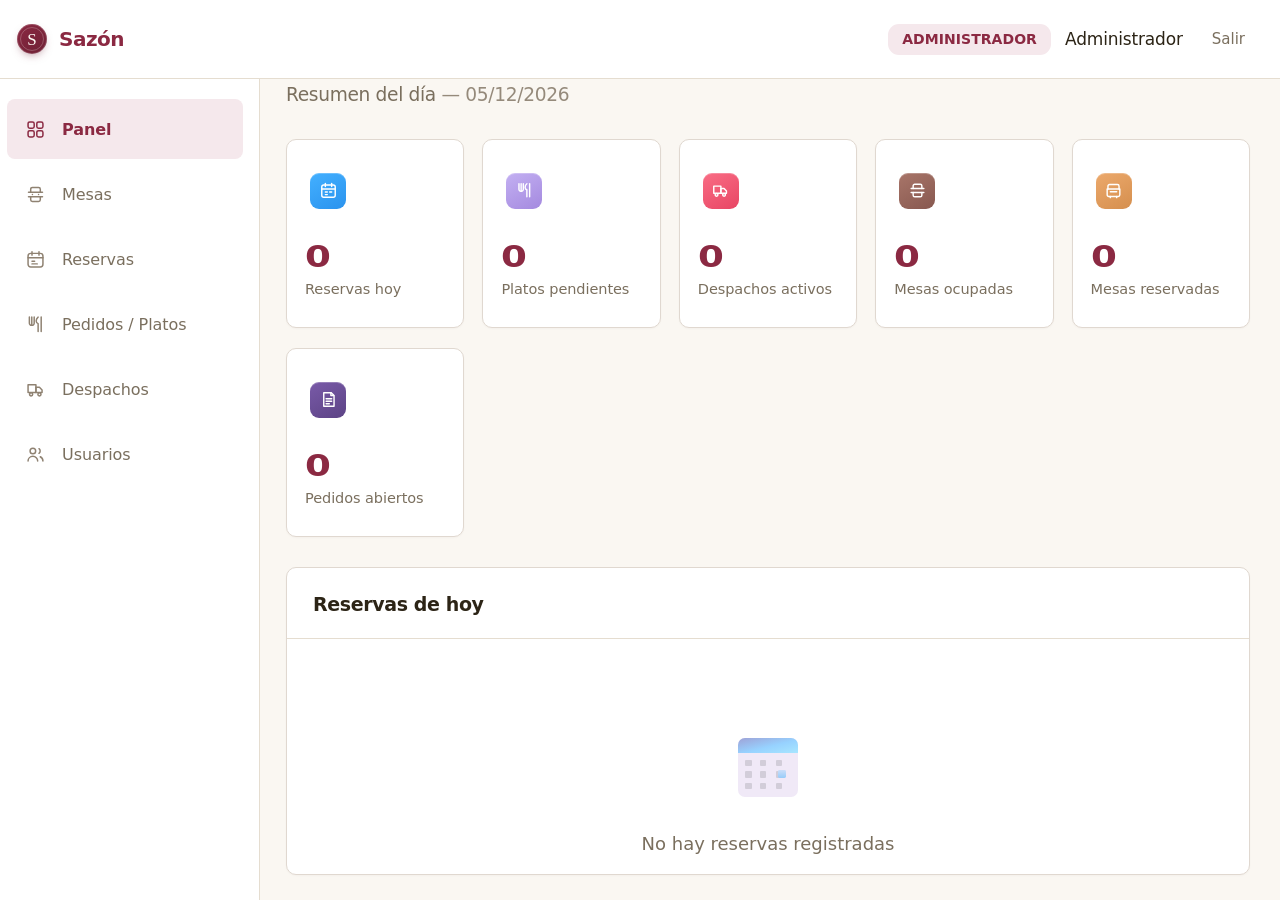
==== admin.html @ 4c41785c "Agregar panel del administrador" ====
<!DOCTYPE html>
<html lang="es">
<head>
  <meta charset="UTF-8">
  <meta name="viewport" content="width=device-width, initial-scale=1.0">
  <meta name="description" content="Panel de administración de Sazón: resumen de reservas, mesas, pedidos y despachos.">
  <meta name="theme-color" content="#8b2942">
  <title>Panel de administración · Sazón</title>
  <link rel="icon" href="data:image/svg+xml,%3Csvg xmlns='http://www.w3.org/2000/svg' viewBox='0 0 64 64'%3E%3Crect width='64' height='64' rx='16' fill='%236e2034'/%3E%3Ctext x='32' y='45' font-family='Georgia,serif' font-size='38' fill='%23f7f3ec' text-anchor='middle'%3ES%3C/text%3E%3C/svg%3E">
  <link rel="stylesheet" href="css/admin.css">
</head>
<body class="admin-body">

  <header class="admin-topbar">
    <div class="topbar-start">
      <button type="button" class="menu-toggle" id="menu-toggle"
              aria-label="Abrir menú" aria-expanded="false" aria-controls="admin-sidebar">
        <svg viewBox="0 0 24 24" width="21" height="21" fill="none" stroke="currentColor" stroke-width="1.8" stroke-linecap="round" aria-hidden="true">
          <path d="M4 7h16"/><path d="M4 12h16"/><path d="M4 17h16"/>
        </svg>
      </button>

      <a class="admin-brand" href="admin.html" aria-label="Sazón, ir al panel">
        <span class="admin-brand__mark" aria-hidden="true">S</span>
        <span class="admin-brand__name">Sazón</span>
      </a>
    </div>

    <div class="topbar-end">
      <span class="role-label">Administrador</span>

      <button type="button" class="user-button" aria-label="Cuenta de Administrador">
        <span class="user-name">Administrador</span>
      </button>

      <a class="logout-link" href="index.html">
        <span>Salir</span>
      </a>
    </div>
  </header>

  <div class="admin-layout">
    <button type="button" class="sidebar-scrim" id="sidebar-scrim" aria-label="Cerrar menú" tabindex="-1"></button>

    <aside class="admin-sidebar" id="admin-sidebar" aria-label="Menú principal">
      <nav class="admin-nav">
        <a href="#" class="nav-item is-active" aria-current="page">
          <svg viewBox="0 0 24 24" width="21" height="21" fill="none" stroke="currentColor" stroke-width="1.7" stroke-linecap="round" stroke-linejoin="round" aria-hidden="true">
            <rect x="3.5" y="3.5" width="7" height="7" rx="2"/>
            <rect x="13.5" y="3.5" width="7" height="7" rx="2"/>
            <rect x="3.5" y="13.5" width="7" height="7" rx="2"/>
            <rect x="13.5" y="13.5" width="7" height="7" rx="2"/>
          </svg>
          <span>Panel</span>
        </a>

        <a href="#" class="nav-item">
          <svg viewBox="0 0 24 24" width="21" height="21" fill="none" stroke="currentColor" stroke-width="1.7" stroke-linecap="round" stroke-linejoin="round" aria-hidden="true">
            <path d="M4 9.5h16"/>
            <path d="M4 14.5h16"/>
            <path d="M6.5 9.5V6a2 2 0 0 1 2-2h7a2 2 0 0 1 2 2v3.5"/>
            <path d="M6.5 14.5V18a2 2 0 0 0 2 2h7a2 2 0 0 0 2-2v-3.5"/>
            <path d="M8.5 12h.01"/><path d="M15.5 12h.01"/>
          </svg>
          <span>Mesas</span>
        </a>

        <a href="#" class="nav-item">
          <svg viewBox="0 0 24 24" width="21" height="21" fill="none" stroke="currentColor" stroke-width="1.7" stroke-linecap="round" stroke-linejoin="round" aria-hidden="true">
            <rect x="3.5" y="5" width="17" height="15.5" rx="3"/>
            <path d="M8 3v4"/><path d="M16 3v4"/><path d="M3.5 10h17"/>
            <path d="M8 14h3"/><path d="M8 17h6"/>
          </svg>
          <span>Reservas</span>
        </a>

        <a href="#" class="nav-item">
          <svg viewBox="0 0 24 24" width="21" height="21" fill="none" stroke="currentColor" stroke-width="1.7" stroke-linecap="round" stroke-linejoin="round" aria-hidden="true">
            <path d="M5 3.5v7a2.5 2.5 0 0 0 2.5 2.5H8a2.5 2.5 0 0 0 2.5-2.5v-7"/>
            <path d="M7.75 3.5V13"/>
            <path d="M15 3.5c-1.4 1-2.2 2.7-2.2 4.6 0 1.5.8 2.5 2.2 2.9V20"/>
            <path d="M18.5 3.5v16.5"/>
          </svg>
          <span>Pedidos / Platos</span>
        </a>

        <a href="#" class="nav-item">
          <svg viewBox="0 0 24 24" width="21" height="21" fill="none" stroke="currentColor" stroke-width="1.7" stroke-linecap="round" stroke-linejoin="round" aria-hidden="true">
            <path d="M3.5 6.5h9v9h-9z"/>
            <path d="M12.5 9.5h4l3 3v3h-7z"/>
            <circle cx="7" cy="17.5" r="1.8"/>
            <circle cx="16.5" cy="17.5" r="1.8"/>
          </svg>
          <span>Despachos</span>
        </a>

        <a href="#" class="nav-item">
          <svg viewBox="0 0 24 24" width="21" height="21" fill="none" stroke="currentColor" stroke-width="1.7" stroke-linecap="round" stroke-linejoin="round" aria-hidden="true">
            <circle cx="9" cy="8" r="3.2"/>
            <path d="M3.5 19.5a5.5 5.5 0 0 1 11 0"/>
            <path d="M16 5.4a3.2 3.2 0 0 1 0 5.2"/>
            <path d="M17.4 14.6a5.5 5.5 0 0 1 3.1 4.9"/>
          </svg>
          <span>Usuarios</span>
        </a>
      </nav>
    </aside>

    <main class="admin-main">
      <div class="page-head">
        <h1 class="page-title">
          Resumen del día <span class="page-title__date">— <time data-today>03/11/2026</time></span>
        </h1>
      </div>

      <section class="stats-grid" aria-label="Indicadores del día">
        <article class="stat-card">
          <span class="stat-icon stat-icon--blue" aria-hidden="true">
            <svg viewBox="0 0 24 24" width="19" height="19" fill="none" stroke="currentColor" stroke-width="1.8" stroke-linecap="round" stroke-linejoin="round">
              <rect x="3.5" y="5" width="17" height="15.5" rx="2.5"/>
              <path d="M8 3v4"/><path d="M16 3v4"/><path d="M3.5 10h17"/>
              <path d="M8 14h2.5"/><path d="M13.5 14H16"/><path d="M8 17.2h2.5"/>
            </svg>
          </span>
          <span class="stat-value">0</span>
          <span class="stat-label">Reservas hoy</span>
        </article>

        <article class="stat-card">
          <span class="stat-icon stat-icon--violet" aria-hidden="true">
            <svg viewBox="0 0 24 24" width="19" height="19" fill="none" stroke="currentColor" stroke-width="1.8" stroke-linecap="round" stroke-linejoin="round">
              <path d="M5 3.5v7a2.5 2.5 0 0 0 2.5 2.5H8a2.5 2.5 0 0 0 2.5-2.5v-7"/>
              <path d="M7.75 3.5V13"/>
              <path d="M15 3.5c-1.4 1-2.2 2.7-2.2 4.6 0 1.5.8 2.5 2.2 2.9V20"/>
              <path d="M18.5 3.5v16.5"/>
            </svg>
          </span>
          <span class="stat-value">0</span>
          <span class="stat-label">Platos pendientes</span>
        </article>

        <article class="stat-card">
          <span class="stat-icon stat-icon--rose" aria-hidden="true">
            <svg viewBox="0 0 24 24" width="19" height="19" fill="none" stroke="currentColor" stroke-width="1.8" stroke-linecap="round" stroke-linejoin="round">
              <path d="M3.5 6.5h9v9h-9z"/>
              <path d="M12.5 9.5h4l3 3v3h-7z"/>
              <circle cx="7" cy="17.5" r="1.8"/>
              <circle cx="16.5" cy="17.5" r="1.8"/>
            </svg>
          </span>
          <span class="stat-value">0</span>
          <span class="stat-label">Despachos activos</span>
        </article>

        <article class="stat-card">
          <span class="stat-icon stat-icon--brown" aria-hidden="true">
            <svg viewBox="0 0 24 24" width="19" height="19" fill="none" stroke="currentColor" stroke-width="1.8" stroke-linecap="round" stroke-linejoin="round">
              <path d="M4 9.5h16"/>
              <path d="M4 14.5h16"/>
              <path d="M6.5 9.5V6a2 2 0 0 1 2-2h7a2 2 0 0 1 2 2v3.5"/>
              <path d="M6.5 14.5V18a2 2 0 0 0 2 2h7a2 2 0 0 0 2-2v-3.5"/>
            </svg>
          </span>
          <span class="stat-value">0</span>
          <span class="stat-label">Mesas ocupadas</span>
        </article>

        <article class="stat-card">
          <span class="stat-icon stat-icon--amber" aria-hidden="true">
            <svg viewBox="0 0 24 24" width="19" height="19" fill="none" stroke="currentColor" stroke-width="1.8" stroke-linecap="round" stroke-linejoin="round">
              <path d="M5 10V6.5a2 2 0 0 1 2-2h10a2 2 0 0 1 2 2V10"/>
              <path d="M4 10h16v7.5a2 2 0 0 1-2 2H6a2 2 0 0 1-2-2z"/>
              <path d="M8 19.5V21"/><path d="M16 19.5V21"/>
              <path d="M8 13.5h8"/>
            </svg>
          </span>
          <span class="stat-value">0</span>
          <span class="stat-label">Mesas reservadas</span>
        </article>
      </section>

      <section class="secondary-grid" aria-label="Pedidos">
        <article class="stat-card stat-card--secondary">
          <span class="stat-icon stat-icon--plum" aria-hidden="true">
            <svg viewBox="0 0 24 24" width="19" height="19" fill="none" stroke="currentColor" stroke-width="1.8" stroke-linecap="round" stroke-linejoin="round">
              <path d="M6 3.5h9.5L19 7v13.5H6z"/>
              <path d="M15 3.5V7h3.5"/>
              <path d="M9 11h7"/><path d="M9 14.2h7"/><path d="M9 17.4h4"/>
            </svg>
          </span>
          <span class="stat-value">0</span>
          <span class="stat-label">Pedidos abiertos</span>
        </article>
      </section>

      <section class="panel" aria-labelledby="today-reservations-title">
        <header class="panel-head">
          <h2 class="panel-title" id="today-reservations-title">Reservas de hoy</h2>
        </header>

        <div class="panel-body">
          <div class="empty-state">
            <span class="empty-illustration" aria-hidden="true">
              <svg viewBox="0 0 60 59" width="60" height="59" role="presentation">
                <defs>
                  <linearGradient id="empty-cal-head" x1="0" y1="0" x2="1" y2="1">
                    <stop offset="0" stop-color="#9ea2d7"/>
                    <stop offset="0.55" stop-color="#97d2ff"/>
                    <stop offset="1" stop-color="#a8e6ff"/>
                  </linearGradient>
                  <linearGradient id="empty-cal-mark" x1="0" y1="0" x2="0" y2="1">
                    <stop offset="0" stop-color="#cbdef9"/>
                    <stop offset="1" stop-color="#97ccf9"/>
                  </linearGradient>
                </defs>
                <rect x="0" y="0" width="60" height="59" rx="7" fill="#f0e9f7"/>
                <path d="M0 7a7 7 0 0 1 7-7h46a7 7 0 0 1 7 7v8H0Z" fill="url(#empty-cal-head)"/>
                <g fill="#d2cdd9">
                  <rect x="7" y="22" width="7" height="6" rx="1"/>
                  <rect x="22" y="22" width="6" height="6" rx="1"/>
                  <rect x="38" y="22" width="6" height="6" rx="1"/>
                  <rect x="7" y="33" width="7" height="7" rx="1"/>
                  <rect x="22" y="33" width="6" height="7" rx="1"/>
                  <rect x="38" y="33" width="6" height="7" rx="1"/>
                  <rect x="7" y="45" width="7" height="6" rx="1"/>
                  <rect x="22" y="45" width="6" height="6" rx="1"/>
                  <rect x="38" y="45" width="6" height="6" rx="1"/>
                </g>
                <rect x="40" y="32" width="8" height="8" rx="1.4" fill="url(#empty-cal-mark)"/>
              </svg>
            </span>
            <p class="empty-title">No hay reservas registradas</p>
          </div>
        </div>
      </section>
    </main>
  </div>

  <script src="js/admin.js"></script>
</body>
</html>
---- css/admin.css ----
/* ==========================================================================
   Sazón · Panel de administración
   Vista: Resumen del día
   ========================================================================== */

@font-face {
  font-family: "Poppins";
  font-style: normal;
  font-weight: 400;
  font-display: swap;
  src: url("../fonts/poppins-400.woff2") format("woff2");
}

@font-face {
  font-family: "Poppins";
  font-style: normal;
  font-weight: 500;
  font-display: swap;
  src: url("../fonts/poppins-500.woff2") format("woff2");
}

@font-face {
  font-family: "Poppins";
  font-style: normal;
  font-weight: 600;
  font-display: swap;
  src: url("../fonts/poppins-600.woff2") format("woff2");
}

@font-face {
  font-family: "Poppins";
  font-style: normal;
  font-weight: 700;
  font-display: swap;
  src: url("../fonts/poppins-700.woff2") format("woff2");
}

:root {
  --wine-950: #3d0e1c;
  --wine-900: #4a1121;
  --wine-800: #5c1a2c;
  --wine-700: #6e2034;
  --wine-600: #7a243a;
  --wine-500: #8b2942;
  --wine-400: #a13a55;

  --cream: #faf7f2;
  --cream-deep: #f5efe7;
  --white: #ffffff;

  --ink: #2c2416;
  --muted: #7a6f5e;
  --muted-soft: #a3968a;
  --line: #e5ddd0;
  --line-soft: #eee8de;

  --wine-wash: #f5e8ec;

  --font-display: "Iowan Old Style", "Palatino Linotype", "Book Antiqua", Palatino, Georgia, serif;
  --font-sans: "Poppins", "Segoe UI", system-ui, -apple-system, "Helvetica Neue", Arial, sans-serif;

  --radius-card: 10px;
  --shadow-card: 0 1px 2px rgba(58, 35, 26, 0.03);
  --shadow-float: 0 26px 60px -30px rgba(61, 14, 28, 0.42);
}

*,
*::before,
*::after {
  box-sizing: border-box;
}

html {
  -webkit-text-size-adjust: 100%;
}

body {
  margin: 0;
}

body.admin-body {
  min-height: 100vh;
  background: var(--cream);
  color: var(--ink);
  font-family: var(--font-sans);
  font-size: 14px;
  -webkit-font-smoothing: antialiased;
  text-rendering: optimizeLegibility;
}

button,
a {
  -webkit-tap-highlight-color: transparent;
}

button {
  font-family: inherit;
}

::selection {
  background: rgba(139, 41, 66, 0.18);
  color: var(--wine-900);
}

:focus-visible {
  outline: 2px solid rgba(139, 41, 66, 0.5);
  outline-offset: 3px;
}

/* ==========================================================================
   Barra superior
   ========================================================================== */

.admin-topbar {
  position: sticky;
  top: 0;
  z-index: 40;
  display: flex;
  align-items: center;
  justify-content: space-between;
  gap: 24px;
  height: 79px;
  padding: 0 48px 0 17px;
  border-bottom: 1px solid var(--line);
  background: var(--white);
}

.topbar-start,
.topbar-end {
  display: flex;
  align-items: center;
}

.topbar-start {
  gap: 13px;
  min-width: 0;
}

.topbar-end {
  gap: 0;
  min-width: 0;
}

.admin-brand {
  display: inline-flex;
  align-items: center;
  gap: 12px;
  min-width: 0;
  color: var(--wine-500);
  text-decoration: none;
}

.admin-brand__mark {
  position: relative;
  display: grid;
  place-items: center;
  flex: none;
  width: 30px;
  height: 30px;
  border-radius: 50%;
  background: linear-gradient(145deg, var(--wine-500), var(--wine-700));
  box-shadow:
    inset 0 0 0 1px rgba(255, 255, 255, 0.18),
    0 4px 10px -4px rgba(110, 32, 52, 0.55);
  color: #fdf9f3;
  font-family: var(--font-display);
  font-size: 17px;
  line-height: 1;
}

.admin-brand__mark::after {
  content: "";
  position: absolute;
  inset: 3px;
  border: 1px solid rgba(247, 243, 236, 0.24);
  border-radius: inherit;
}

.admin-brand__name {
  overflow: hidden;
  font-size: 20px;
  font-weight: 700;
  line-height: 1;
  letter-spacing: -0.025em;
  white-space: nowrap;
}

.menu-toggle {
  display: none;
  place-items: center;
  flex: none;
  width: 40px;
  height: 40px;
  padding: 0;
  border: 1px solid var(--line);
  border-radius: 9px;
  background: var(--white);
  color: var(--wine-700);
  cursor: pointer;
}

.role-label {
  display: inline-flex;
  align-items: center;
  flex: none;
  height: 31px;
  margin-right: 13px;
  padding: 0 14px;
  border-radius: 11px;
  background: var(--wine-wash);
  color: var(--wine-500);
  font-size: 14px;
  font-weight: 700;
  line-height: 1;
  letter-spacing: 0.004em;
  text-transform: uppercase;
  white-space: nowrap;
}

.user-button {
  display: inline-flex;
  align-items: center;
  flex: none;
  margin-right: 22px;
  padding: 4px 2px;
  border: 0;
  border-radius: 6px;
  background: transparent;
  color: var(--ink);
  cursor: pointer;
  transition: color 0.18s ease;
}

.user-button:hover {
  color: var(--wine-500);
}

.user-name {
  font-size: 17px;
  font-weight: 500;
  line-height: 1.2;
  letter-spacing: -0.01em;
  white-space: nowrap;
}

.logout-link {
  display: inline-flex;
  align-items: center;
  padding: 7px 5px;
  border-radius: 7px;
  color: var(--muted);
  font-size: 15px;
  font-weight: 500;
  text-decoration: none;
  transition: color 0.18s ease, background-color 0.18s ease;
}

.logout-link:hover {
  background: var(--cream);
  color: var(--wine-500);
}

/* ==========================================================================
   Estructura
   ========================================================================== */

.admin-layout {
  display: grid;
  grid-template-columns: 317px minmax(0, 1fr);
  min-height: calc(100vh - 79px);
}

.admin-sidebar {
  position: sticky;
  top: 79px;
  align-self: start;
  height: calc(100vh - 79px);
  padding: 20px 16px 24px 7px;
  overflow-y: auto;
  border-right: 1px solid var(--line);
  background: var(--white);
  scrollbar-width: thin;
}

.admin-nav {
  display: flex;
  flex-direction: column;
  gap: 5px;
}

.nav-item {
  display: flex;
  align-items: center;
  gap: 20px;
  min-height: 60px;
  padding: 0 24px;
  border-radius: 8px;
  color: var(--muted);
  font-size: 16px;
  font-weight: 500;
  letter-spacing: -0.005em;
  text-decoration: none;
  transition: color 0.18s ease, background-color 0.18s ease;
}

.nav-item svg {
  flex: none;
  color: #8f8272;
  transition: color 0.18s ease;
}

.nav-item:hover {
  background: var(--cream);
  color: var(--wine-700);
}

.nav-item:hover svg {
  color: var(--wine-500);
}

.nav-item.is-active {
  background: var(--wine-wash);
  color: var(--wine-500);
  font-weight: 600;
}

.nav-item.is-active svg {
  color: var(--wine-500);
}

.sidebar-scrim {
  display: none;
}

.admin-main {
  min-width: 0;
  padding: 7px 48px 6px 30px;
}

/* ==========================================================================
   Encabezado de la página
   ========================================================================== */

.page-head {
  display: flex;
  align-items: center;
  justify-content: space-between;
  gap: 18px;
  margin-bottom: 34px;
}

.page-title {
  margin: 0;
  color: var(--muted);
  font-size: 18.6px;
  font-weight: 500;
  line-height: 1;
  letter-spacing: -0.018em;
}

.page-title__date {
  color: #958a7b;
  font-weight: 400;
}

.page-title time {
  font-variant-numeric: tabular-nums;
}

/* ==========================================================================
   Indicadores
   ========================================================================== */

.stats-grid,
.secondary-grid {
  display: grid;
  grid-template-columns: repeat(5, minmax(0, 1fr));
  gap: 22px;
}

.secondary-grid {
  margin-top: 20px;
}

.stat-card {
  display: flex;
  flex-direction: column;
  align-items: flex-start;
  min-width: 0;
  min-height: 189px;
  padding: 33px 26px 24px;
  border: 1px solid #e0d8d0;
  border-radius: var(--radius-card);
  background: var(--white);
  box-shadow: var(--shadow-card);
  transition: border-color 0.2s ease, transform 0.2s ease, box-shadow 0.2s ease;
}

.stat-card:hover {
  border-color: #d5c8c0;
  box-shadow: 0 12px 26px -22px rgba(61, 14, 28, 0.34);
  transform: translateY(-1px);
}

.stat-icon {
  display: grid;
  place-items: center;
  flex: none;
  width: 36px;
  height: 36px;
  margin-left: 5px;
  border-radius: 9px;
  color: #fff;
  box-shadow: inset 0 1px 0 rgba(255, 255, 255, 0.24);
}

.stat-icon--blue {
  background: linear-gradient(150deg, #43b0ff, #2b93ee);
}

.stat-icon--violet {
  background: linear-gradient(150deg, #c3b0f2, #a489df);
}

.stat-icon--rose {
  background: linear-gradient(150deg, #f96d85, #e84664);
}

.stat-icon--brown {
  background: linear-gradient(150deg, #a87569, #87584f);
}

.stat-icon--amber {
  background: linear-gradient(150deg, #eca96c, #d58f4e);
}

.stat-icon--plum {
  background: linear-gradient(150deg, #795aa8, #5c4385);
}

.stat-value {
  display: inline-block;
  margin-top: 33px;
  overflow: hidden;
  transform: scaleX(1.24);
  transform-origin: left center;
  max-width: 100%;
  color: var(--wine-500);
  font-size: 30px;
  font-weight: 700;
  line-height: 1;
  letter-spacing: -0.02em;
  font-variant-numeric: tabular-nums;
  text-overflow: ellipsis;
}

.stat-label {
  margin-top: 9px;
  color: var(--muted);
  font-size: 15.5px;
  font-weight: 500;
  line-height: 1.2;
  letter-spacing: -0.005em;
}

/* ==========================================================================
   Panel de reservas
   ========================================================================== */

.panel {
  display: flex;
  flex-direction: column;
  min-height: 307px;
  margin-top: 30px;
  overflow: hidden;
  border: 1px solid #e0d8d0;
  border-radius: var(--radius-card);
  background: var(--white);
  box-shadow: var(--shadow-card);
}

.panel-head {
  display: flex;
  align-items: center;
  justify-content: space-between;
  gap: 18px;
  flex: none;
  height: 71px;
  padding: 4px 26px 0;
  border-bottom: 1px solid var(--line);
}

.panel-title {
  margin: 0;
  color: var(--ink);
  font-size: 19px;
  font-weight: 600;
  line-height: 1.2;
  letter-spacing: -0.02em;
}

.panel-body {
  display: flex;
  align-items: flex-end;
  justify-content: center;
  flex: 1;
  min-height: 235px;
  padding: 30px 24px 17px;
}

.empty-state {
  display: flex;
  flex-direction: column;
  align-items: center;
  text-align: center;
}

.empty-illustration {
  display: grid;
  place-items: center;
  width: 80px;
  height: 80px;
}

.empty-illustration svg {
  display: block;
  width: 60px;
  height: 59px;
}

.empty-title {
  margin: 22px 0 0;
  color: var(--muted);
  font-size: 18px;
  font-weight: 500;
  line-height: 1.5;
}

/* ==========================================================================
   Responsive
   ========================================================================== */

@media (max-width: 1600px) {
  .admin-layout {
    grid-template-columns: 286px minmax(0, 1fr);
  }

  .admin-main {
    padding-right: 36px;
  }

  .admin-topbar {
    padding-right: 36px;
  }

  .stats-grid,
  .secondary-grid {
    gap: 18px;
  }

  .stat-card {
    padding-right: 22px;
    padding-left: 22px;
  }
}

@media (max-width: 1280px) {
  .admin-layout {
    grid-template-columns: 260px minmax(0, 1fr);
  }

  .admin-main {
    padding-right: 30px;
    padding-left: 26px;
  }

  .admin-topbar {
    padding-right: 30px;
  }

  .nav-item {
    gap: 16px;
    padding: 0 18px;
  }

  .role-label {
    margin-right: 12px;
  }

  .stat-card {
    padding-right: 18px;
    padding-left: 18px;
  }

  .stat-label {
    font-size: 14.5px;
  }
}

@media (max-width: 1160px) {
  .stats-grid,
  .secondary-grid {
    grid-template-columns: repeat(3, minmax(0, 1fr));
  }

  .secondary-grid {
    grid-template-columns: repeat(3, minmax(0, 1fr));
  }
}

@media (max-width: 1024px) {
  .admin-topbar {
    height: 70px;
    padding: 0 24px;
  }

  .menu-toggle {
    display: grid;
  }

  .admin-brand__name {
    font-size: 19px;
  }

  .admin-layout {
    display: block;
    min-height: calc(100vh - 70px);
  }

  .admin-sidebar {
    position: fixed;
    top: 70px;
    left: 0;
    z-index: 60;
    width: min(84vw, 316px);
    height: calc(100vh - 70px);
    padding-top: 18px;
    box-shadow: var(--shadow-float);
    transform: translateX(-105%);
    transition: transform 0.28s cubic-bezier(0.2, 0.7, 0.2, 1);
    will-change: transform;
  }

  body.nav-open .admin-sidebar {
    transform: translateX(0);
  }

  .sidebar-scrim {
    position: fixed;
    inset: 70px 0 0;
    z-index: 55;
    display: block;
    padding: 0;
    border: 0;
    background: rgba(61, 14, 28, 0.34);
    opacity: 0;
    visibility: hidden;
    cursor: pointer;
    transition: opacity 0.24s ease, visibility 0.24s ease;
  }

  body.nav-open .sidebar-scrim {
    opacity: 1;
    visibility: visible;
  }

  body.nav-open {
    overflow: hidden;
  }

  .admin-main {
    padding: 22px 24px 30px;
  }

  .page-head {
    margin-bottom: 26px;
  }

  .role-label {
    display: none;
  }

  .user-button {
    margin-right: 18px;
  }

  .panel {
    margin-top: 24px;
  }
}

@media (max-width: 760px) {
  .admin-topbar {
    gap: 12px;
    padding: 0 16px;
  }

  .topbar-start {
    gap: 10px;
  }

  .topbar-end {
    gap: 4px;
  }

  .user-name {
    font-size: 15px;
  }

  .user-button {
    margin-right: 12px;
    padding: 2px;
  }

  .logout-link {
    margin-left: 0;
    padding: 8px 4px;
    font-size: 14px;
  }

  .admin-main {
    padding: 20px 16px 26px;
  }

  .page-title {
    font-size: 16px;
    line-height: 1.35;
  }

  .stats-grid,
  .secondary-grid {
    grid-template-columns: repeat(2, minmax(0, 1fr));
    gap: 12px;
  }

  .secondary-grid {
    margin-top: 12px;
  }

  .stat-card {
    min-height: 168px;
    padding: 22px 18px 18px;
  }

  .stat-icon {
    width: 34px;
    height: 34px;
  }

  .stat-value {
    margin-top: 24px;
    font-size: 26px;
  }

  .stat-label {
    margin-top: 8px;
    font-size: 13.5px;
  }

  .panel {
    min-height: 280px;
    margin-top: 20px;
  }

  .panel-head {
    height: 62px;
    padding: 0 20px;
  }

  .panel-title {
    font-size: 17px;
  }

  .panel-body {
    display: grid;
    place-items: center;
    min-height: 216px;
    padding: 26px 18px 32px;
  }

  .empty-illustration {
    width: 64px;
    height: 64px;
  }

  .empty-illustration svg {
    width: 54px;
    height: 53px;
  }

  .empty-title {
    font-size: 16px;
  }
}

@media (max-width: 480px) {
  .admin-brand__name {
    font-size: 18px;
  }

  .user-name {
    font-size: 14px;
  }

  .logout-link {
    margin-left: 0;
    padding: 7px 2px;
    font-size: 13px;
  }

  .page-head {
    margin-bottom: 22px;
  }

  .page-title {
    display: flex;
    flex-direction: column;
    gap: 4px;
  }

  .page-title__date {
    font-size: 13px;
  }

  .stat-card {
    padding: 19px 15px 16px;
  }

  .stat-value {
    margin-top: 20px;
    font-size: 24px;
  }

  .stat-label {
    font-size: 12.5px;
  }

  .panel-head {
    height: 58px;
    padding: 0 16px;
  }

  .empty-title {
    font-size: 15px;
  }
}

@media (max-width: 359px) {
  .stats-grid,
  .secondary-grid {
    grid-template-columns: 1fr;
  }

  .stat-card {
    min-height: 146px;
  }
}

@media (prefers-reduced-motion: reduce) {
  *,
  *::before,
  *::after {
    animation-duration: 0.01ms !important;
    animation-iteration-count: 1 !important;
    transition-duration: 0.01ms !important;
  }
}
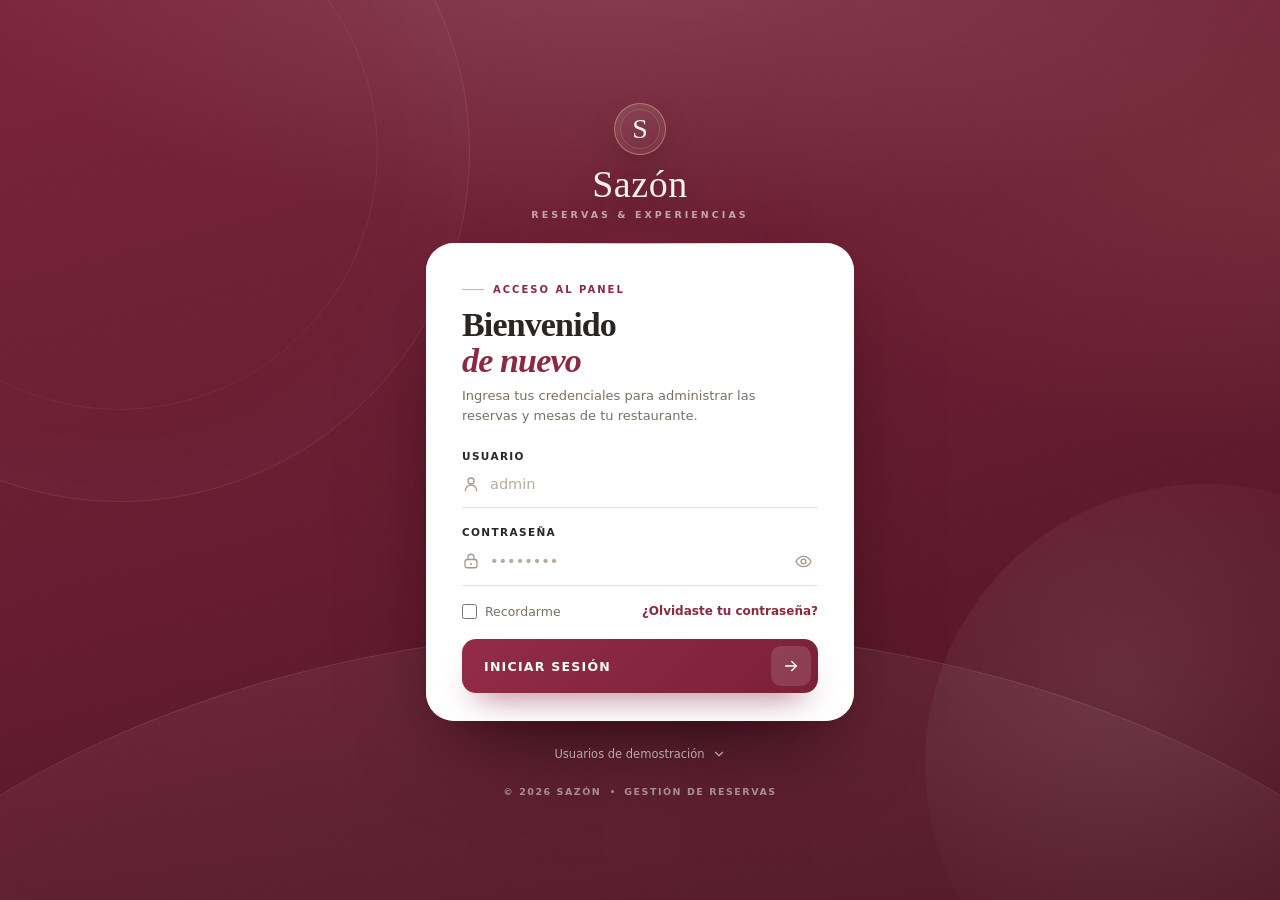
==== commit e691df9a: "feat(sistema):Reorganizar todo el sistema con su respectivos modulos" ====
--- a/admin.html
+++ b/admin.html
@@ -44,7 +44,7 @@
 
     <aside class="admin-sidebar" id="admin-sidebar" aria-label="Menú principal">
       <nav class="admin-nav">
-        <a href="#" class="nav-item is-active" aria-current="page">
+        <a href="#panel" class="nav-item is-active" aria-current="page" data-admin-view-link="panel">
           <svg viewBox="0 0 24 24" width="21" height="21" fill="none" stroke="currentColor" stroke-width="1.7" stroke-linecap="round" stroke-linejoin="round" aria-hidden="true">
             <rect x="3.5" y="3.5" width="7" height="7" rx="2"/>
             <rect x="13.5" y="3.5" width="7" height="7" rx="2"/>
@@ -54,7 +54,7 @@
           <span>Panel</span>
         </a>
 
-        <a href="#" class="nav-item">
+        <a href="#mesas" class="nav-item" data-admin-view-link="tables">
           <svg viewBox="0 0 24 24" width="21" height="21" fill="none" stroke="currentColor" stroke-width="1.7" stroke-linecap="round" stroke-linejoin="round" aria-hidden="true">
             <path d="M4 9.5h16"/>
             <path d="M4 14.5h16"/>
@@ -65,7 +65,7 @@
           <span>Mesas</span>
         </a>
 
-        <a href="#" class="nav-item">
+        <a href="#reservas" class="nav-item" data-admin-view-link="reservations">
           <svg viewBox="0 0 24 24" width="21" height="21" fill="none" stroke="currentColor" stroke-width="1.7" stroke-linecap="round" stroke-linejoin="round" aria-hidden="true">
             <rect x="3.5" y="5" width="17" height="15.5" rx="3"/>
             <path d="M8 3v4"/><path d="M16 3v4"/><path d="M3.5 10h17"/>
@@ -74,7 +74,7 @@
           <span>Reservas</span>
         </a>
 
-        <a href="#" class="nav-item">
+        <a href="#pedidos" class="nav-item" data-admin-view-link="orders">
           <svg viewBox="0 0 24 24" width="21" height="21" fill="none" stroke="currentColor" stroke-width="1.7" stroke-linecap="round" stroke-linejoin="round" aria-hidden="true">
             <path d="M5 3.5v7a2.5 2.5 0 0 0 2.5 2.5H8a2.5 2.5 0 0 0 2.5-2.5v-7"/>
             <path d="M7.75 3.5V13"/>
@@ -107,6 +107,7 @@
     </aside>
 
     <main class="admin-main">
+      <div id="panel-view" data-admin-view>
       <div class="page-head">
         <h1 class="page-title">
           Resumen del día <span class="page-title__date">— <time data-today>03/11/2026</time></span>
@@ -233,9 +234,256 @@
           </div>
         </div>
       </section>
+      </div>
+
+      <section class="tables-view" id="tables-view" data-admin-view hidden>
+        <div class="tables-heading">
+          <div>
+            <h1 class="page-title">Mesas</h1>
+            <p class="tables-description">Estado actual de las mesas del restaurante</p>
+          </div>
+          <button type="button" class="button button--primary" id="create-table">
+            <svg viewBox="0 0 24 24" width="18" height="18" fill="none" stroke="currentColor" stroke-width="2" stroke-linecap="round" aria-hidden="true">
+              <path d="M12 5v14"/><path d="M5 12h14"/>
+            </svg>
+            Crear mesa
+          </button>
+        </div>
+
+        <p class="table-feedback" id="table-feedback" role="status" aria-live="polite" hidden></p>
+
+        <section class="table-cards" id="table-cards" aria-label="Estado de las mesas"></section>
+
+        <section class="panel tables-panel" aria-labelledby="table-history-title">
+          <header class="panel-head">
+            <h2 class="panel-title" id="table-history-title">Historial de mesas</h2>
+          </header>
+          <div class="table-wrap">
+            <table class="tables-table">
+              <thead>
+                <tr>
+                  <th scope="col">ID</th>
+                  <th scope="col">Capacidad</th>
+                  <th scope="col">Zona</th>
+                  <th scope="col">Estado</th>
+                  <th scope="col">Acciones</th>
+                </tr>
+              </thead>
+              <tbody id="table-rows"></tbody>
+            </table>
+          </div>
+        </section>
+      </section>
+
+      <section class="reservations-view" id="reservations-view" data-admin-view hidden>
+        <div class="tables-heading">
+          <div>
+            <h1 class="page-title">Reservas</h1>
+            <p class="tables-description">Gestión de reservas de mesas</p>
+          </div>
+          <button type="button" class="button button--primary" id="create-reservation">
+            <svg viewBox="0 0 24 24" width="18" height="18" fill="none" stroke="currentColor" stroke-width="2" stroke-linecap="round" aria-hidden="true">
+              <path d="M12 5v14"/><path d="M5 12h14"/>
+            </svg>
+            Nueva reserva
+          </button>
+        </div>
+
+        <p class="table-feedback" id="reservation-feedback" role="status" aria-live="polite" hidden></p>
+
+        <section class="panel reservations-panel" aria-labelledby="reservation-history-title">
+          <header class="panel-head reservations-panel__head">
+            <h2 class="panel-title" id="reservation-history-title">Todas las reservas</h2>
+          </header>
+          <div class="table-wrap">
+            <table class="tables-table reservations-table">
+              <thead>
+                <tr>
+                  <th scope="col">ID</th>
+                  <th scope="col">Cliente</th>
+                  <th scope="col">Teléfono</th>
+                  <th scope="col">Mesa</th>
+                  <th scope="col">Fecha</th>
+                  <th scope="col">Hora</th>
+                  <th scope="col">Personas</th>
+                  <th scope="col">Notas</th>
+                  <th scope="col">Acciones</th>
+                </tr>
+              </thead>
+              <tbody id="reservation-rows"></tbody>
+            </table>
+            <p class="reservation-empty" id="reservation-empty" hidden>Aún no hay reservas registradas. Crea una reserva para comenzar.</p>
+          </div>
+        </section>
+      </section>
+
+      <section class="orders-view" id="orders-view" data-admin-view hidden>
+        <div class="tables-heading">
+          <div>
+            <h1 class="page-title">Pedidos / Platos</h1>
+            <p class="tables-description">Registro de pedidos y platos por mesa</p>
+          </div>
+          <button type="button" class="button button--primary" id="create-order">
+            <svg viewBox="0 0 24 24" width="18" height="18" fill="none" stroke="currentColor" stroke-width="2" stroke-linecap="round" aria-hidden="true">
+              <path d="M12 5v14"/><path d="M5 12h14"/>
+            </svg>
+            Nuevo pedido
+          </button>
+        </div>
+
+        <p class="table-feedback" id="order-feedback" role="status" aria-live="polite" hidden></p>
+
+        <section class="panel orders-panel" aria-labelledby="orders-title">
+          <header class="panel-head orders-panel__head">
+            <h2 class="panel-title" id="orders-title">Pedidos registrados</h2>
+            <p class="pending-dishes"><strong id="pending-dishes-count">0</strong> platos pendientes</p>
+          </header>
+          <div class="table-wrap">
+            <table class="tables-table orders-table">
+              <thead>
+                <tr>
+                  <th scope="col">Pedido</th>
+                  <th scope="col">Mesa</th>
+                  <th scope="col">Platos</th>
+                  <th scope="col">Total</th>
+                  <th scope="col">Estado</th>
+                  <th scope="col">Acciones</th>
+                </tr>
+              </thead>
+              <tbody id="order-rows"></tbody>
+            </table>
+            <p class="order-empty" id="order-empty" hidden>Aún no hay pedidos registrados. Crea un pedido para comenzar.</p>
+          </div>
+        </section>
+      </section>
     </main>
   </div>
 
+  <dialog class="table-dialog" id="table-dialog" aria-labelledby="table-dialog-title">
+    <form class="table-form" id="table-form">
+      <div class="table-dialog__heading">
+        <div>
+          <p class="table-dialog__eyebrow">Administración</p>
+          <h2 id="table-dialog-title">Crear mesa</h2>
+        </div>
+        <button type="button" class="icon-button" id="close-table-dialog" aria-label="Cerrar formulario">×</button>
+      </div>
+
+      <input type="hidden" name="id">
+      <label class="table-field" for="table-capacity">
+        Capacidad
+        <input id="table-capacity" name="capacity" type="number" min="1" max="50" step="1" required>
+      </label>
+      <label class="table-field" for="table-zone">
+        Zona
+        <input id="table-zone" name="zone" type="text" maxlength="40" placeholder="Ej. Terraza" required>
+      </label>
+      <label class="table-field" for="table-status">
+        Estado
+        <select id="table-status" name="status" required>
+          <option value="Disponible">Disponible</option>
+          <option value="Ocupada">Ocupada</option>
+          <option value="Reservada">Reservada</option>
+        </select>
+      </label>
+      <div class="table-dialog__actions">
+        <button type="button" class="button button--secondary" id="cancel-table-dialog">Cancelar</button>
+        <button type="submit" class="button button--primary">Guardar mesa</button>
+      </div>
+    </form>
+  </dialog>
+
+  <dialog class="table-dialog reservation-dialog" id="reservation-dialog" aria-labelledby="reservation-dialog-title">
+    <form class="table-form" id="reservation-form">
+      <div class="table-dialog__heading">
+        <div>
+          <h2 id="reservation-dialog-title">Nueva reserva</h2>
+        </div>
+        <button type="button" class="icon-button" id="close-reservation-dialog" aria-label="Cerrar formulario">×</button>
+      </div>
+
+      <input type="hidden" name="id">
+      <label class="table-field" for="reservation-customer">
+        Cliente
+        <input id="reservation-customer" name="customer" type="text" maxlength="80" autocomplete="name" placeholder="Nombre completo" required>
+      </label>
+      <label class="table-field" for="reservation-phone">
+        Teléfono
+        <input id="reservation-phone" name="phone" type="tel" maxlength="24" autocomplete="tel" placeholder="999 999 999" required>
+      </label>
+      <label class="table-field" for="reservation-table">
+        Mesa
+        <select id="reservation-table" name="tableId" required>
+          <option value="">Selecciona una mesa</option>
+        </select>
+      </label>
+      <div class="reservation-form__row">
+        <label class="table-field" for="reservation-date">
+          Fecha
+          <input id="reservation-date" name="date" type="date" required>
+        </label>
+        <label class="table-field" for="reservation-time">
+          Hora
+          <input id="reservation-time" name="time" type="time" required>
+        </label>
+      </div>
+      <label class="table-field" for="reservation-guests">
+        Personas
+        <input id="reservation-guests" name="guests" type="number" min="1" max="50" step="1" value="2" required>
+      </label>
+      <label class="table-field" for="reservation-notes">
+        Notas
+        <textarea id="reservation-notes" name="notes" maxlength="500" rows="3" placeholder="Alergias, celebración, etc."></textarea>
+      </label>
+      <div class="table-dialog__actions">
+        <button type="button" class="button button--secondary" id="cancel-reservation-dialog">Cancelar</button>
+        <button type="submit" class="button button--primary">Guardar reserva</button>
+      </div>
+    </form>
+  </dialog>
+
+  <dialog class="table-dialog order-dialog" id="order-dialog" aria-labelledby="order-dialog-title">
+    <form class="table-form" id="order-form">
+      <div class="table-dialog__heading">
+        <div>
+          <h2 id="order-dialog-title">Nuevo pedido</h2>
+        </div>
+        <button type="button" class="icon-button" id="close-order-dialog" aria-label="Cerrar formulario">×</button>
+      </div>
+
+      <input type="hidden" name="id">
+      <label class="table-field" for="order-table">
+        Mesa
+        <select id="order-table" name="tableId" required>
+          <option value="">Selecciona una mesa</option>
+        </select>
+      </label>
+
+      <div class="order-items" id="order-items"></div>
+      <button type="button" class="button button--secondary order-add-item" id="add-order-item">+ Agregar plato</button>
+
+      <label class="table-field" for="order-status">
+        Estado
+        <select id="order-status" name="status" required>
+          <option value="Pendiente">Pendiente</option>
+          <option value="Preparado">Preparado</option>
+          <option value="Entregado">Entregado</option>
+        </select>
+      </label>
+
+      <p class="order-total">Total del pedido <strong id="order-total">S/ 0.00</strong></p>
+      <div class="table-dialog__actions order-dialog__actions">
+        <button type="button" class="button button--secondary" id="cancel-order-dialog">Cancelar</button>
+        <button type="submit" class="button button--primary">Guardar pedido</button>
+      </div>
+    </form>
+  </dialog>
+
+  <script src="js/storage.js"></script>
+  <script src="js/auth.js"></script>
+  <script src="js/modules.js"></script>
   <script src="js/admin.js"></script>
+  <script src="js/kitchen.js"></script>
+  <script src="js/app.js"></script>
 </body>
 </html>
--- a/css/admin.css
+++ b/css/admin.css
@@ -537,6 +537,578 @@
 }
 
 /* ==========================================================================
+   Gestión de mesas
+   ========================================================================== */
+
+.tables-view {
+  padding-bottom: 30px;
+}
+
+.tables-heading {
+  display: flex;
+  align-items: center;
+  justify-content: space-between;
+  gap: 20px;
+  margin: 14px 0 28px;
+}
+
+.tables-heading .page-title {
+  color: var(--ink);
+  font-family: var(--font-display);
+  font-size: 30px;
+  font-weight: 600;
+}
+
+.tables-description {
+  margin: 8px 0 0;
+  color: var(--muted);
+  font-size: 14px;
+}
+
+.button {
+  display: inline-flex;
+  align-items: center;
+  justify-content: center;
+  gap: 8px;
+  min-height: 42px;
+  padding: 0 17px;
+  border: 1px solid transparent;
+  border-radius: 8px;
+  font-size: 13px;
+  font-weight: 600;
+  line-height: 1.2;
+  text-decoration: none;
+  cursor: pointer;
+  transition: background-color 0.18s ease, border-color 0.18s ease, color 0.18s ease, transform 0.18s ease;
+}
+
+.button:hover {
+  transform: translateY(-1px);
+}
+
+.button:disabled {
+  opacity: 0.55;
+  cursor: not-allowed;
+  transform: none;
+}
+
+.button--primary {
+  background: var(--wine-500);
+  color: var(--white);
+}
+
+.button--primary:hover {
+  background: var(--wine-700);
+}
+
+.button--secondary {
+  border-color: var(--line);
+  background: var(--white);
+  color: var(--wine-700);
+}
+
+.button--secondary:hover {
+  border-color: #d3b8c0;
+  background: var(--wine-wash);
+}
+
+.button--danger {
+  background: #a52c35;
+  color: var(--white);
+}
+
+.button--danger:hover {
+  background: #85212a;
+}
+
+.button--small {
+  min-height: 34px;
+  padding: 0 12px;
+  font-size: 12px;
+}
+
+.table-feedback {
+  margin: -10px 0 20px;
+  padding: 12px 15px;
+  border: 1px solid #b8ddc4;
+  border-radius: 8px;
+  background: #eff8f1;
+  color: #236742;
+  font-size: 13px;
+}
+
+.table-feedback.is-error {
+  border-color: #e7b9b9;
+  background: #fff1f1;
+  color: #8d2424;
+}
+
+.table-cards {
+  display: grid;
+  grid-template-columns: repeat(auto-fill, minmax(180px, 1fr));
+  gap: 16px;
+}
+
+.table-card {
+  display: flex;
+  flex-direction: column;
+  align-items: center;
+  justify-content: center;
+  min-height: 168px;
+  padding: 20px 14px;
+  border: 2px solid;
+  border-radius: 12px;
+  text-align: center;
+  transition: transform 0.18s ease, box-shadow 0.18s ease;
+}
+
+.table-card:hover {
+  box-shadow: 0 10px 24px -18px rgba(44, 36, 22, 0.48);
+  transform: translateY(-2px);
+}
+
+.table-card--available {
+  border-color: #2b7654;
+  background: #dcf4e3;
+}
+
+.table-card--occupied {
+  border-color: #b74949;
+  background: #f9e1df;
+}
+
+.table-card--reserved {
+  border-color: #b17a2e;
+  background: #fbefd9;
+}
+
+.table-card h3 {
+  margin: 0;
+  color: var(--ink);
+  font-family: var(--font-display);
+  font-size: 27px;
+  font-weight: 600;
+  line-height: 1.2;
+}
+
+.table-card p {
+  margin: 10px 0 0;
+  color: var(--muted);
+  font-size: 12px;
+}
+
+.table-card__status {
+  margin-top: 15px;
+  color: #286347;
+  font-size: 12px;
+  font-weight: 600;
+}
+
+.table-card--occupied .table-card__status {
+  color: #9a3030;
+}
+
+.table-card--reserved .table-card__status {
+  color: #8b5a16;
+}
+
+.table-empty {
+  grid-column: 1 / -1;
+  margin: 0;
+  padding: 28px 20px;
+  border: 1px dashed var(--line);
+  border-radius: 10px;
+  background: rgba(255, 255, 255, 0.6);
+  color: var(--muted);
+  text-align: center;
+}
+
+.tables-panel {
+  min-height: 0;
+  margin-top: 26px;
+}
+
+.table-wrap {
+  overflow-x: auto;
+  padding: 20px 24px 24px;
+}
+
+.tables-table {
+  width: 100%;
+  border-collapse: collapse;
+  text-align: left;
+}
+
+.tables-table th,
+.tables-table td {
+  padding: 14px 16px;
+  border-bottom: 1px solid var(--line);
+  white-space: nowrap;
+}
+
+.tables-table th {
+  background: var(--cream-deep);
+  color: var(--muted);
+  font-size: 12px;
+  font-weight: 600;
+  letter-spacing: 0.04em;
+  text-transform: uppercase;
+}
+
+.tables-table td {
+  color: var(--ink);
+  font-size: 13px;
+}
+
+.tables-table tbody tr:last-child td {
+  border-bottom: 0;
+}
+
+.table-status {
+  display: inline-flex;
+  align-items: center;
+  min-height: 28px;
+  padding: 0 11px;
+  border-radius: 999px;
+  font-size: 11px;
+  font-weight: 600;
+}
+
+.table-status--available {
+  background: #dcf4e3;
+  color: #286347;
+}
+
+.table-status--occupied {
+  background: #f9e1df;
+  color: #9a3030;
+}
+
+.table-status--reserved {
+  background: #fbefd9;
+  color: #8b5a16;
+}
+
+.table-actions {
+  display: flex;
+  gap: 8px;
+}
+
+.table-dialog {
+  width: min(440px, calc(100vw - 32px));
+  max-width: none;
+  max-height: calc(100vh - 32px);
+  padding: 0;
+  overflow: auto;
+  border: 1px solid var(--line);
+  border-radius: 14px;
+  background: var(--white);
+  box-shadow: var(--shadow-float);
+  color: var(--ink);
+}
+
+.table-dialog::backdrop {
+  background: rgba(42, 28, 27, 0.5);
+  backdrop-filter: blur(2px);
+}
+
+.table-form {
+  display: grid;
+  gap: 18px;
+  padding: 26px;
+}
+
+.table-dialog__heading {
+  display: flex;
+  align-items: flex-start;
+  justify-content: space-between;
+  gap: 16px;
+  margin-bottom: 4px;
+}
+
+.table-dialog__eyebrow {
+  margin: 0 0 5px;
+  color: var(--wine-500);
+  font-size: 10px;
+  font-weight: 700;
+  letter-spacing: 0.1em;
+  text-transform: uppercase;
+}
+
+.table-dialog__heading h2 {
+  margin: 0;
+  font-family: var(--font-display);
+  font-size: 25px;
+  font-weight: 600;
+}
+
+.icon-button {
+  display: grid;
+  place-items: center;
+  width: 34px;
+  height: 34px;
+  border: 1px solid var(--line);
+  border-radius: 8px;
+  background: var(--white);
+  color: var(--muted);
+  font-size: 22px;
+  line-height: 1;
+  cursor: pointer;
+}
+
+.table-field {
+  display: grid;
+  gap: 7px;
+  color: var(--ink);
+  font-size: 12px;
+  font-weight: 600;
+}
+
+.table-field input,
+.table-field select,
+.table-field textarea {
+  width: 100%;
+  min-height: 43px;
+  padding: 0 12px;
+  border: 1px solid var(--line);
+  border-radius: 8px;
+  background: #fffdfa;
+  color: var(--ink);
+  font: inherit;
+  font-size: 13px;
+}
+
+.table-field textarea {
+  min-height: 78px;
+  padding-top: 11px;
+  resize: vertical;
+}
+
+.table-field input:focus,
+.table-field select:focus,
+.table-field textarea:focus {
+  border-color: var(--wine-400);
+  outline: 2px solid rgba(139, 41, 66, 0.16);
+}
+
+.table-dialog__actions {
+  display: flex;
+  justify-content: flex-end;
+  gap: 10px;
+  margin-top: 4px;
+}
+
+/* ==========================================================================
+   Gestión de reservas
+   ========================================================================== */
+
+.reservations-view {
+  padding-bottom: 30px;
+}
+
+.reservations-panel {
+  min-height: 0;
+  margin-top: 0;
+}
+
+.reservations-panel__head {
+  min-height: 71px;
+  height: auto;
+}
+
+.reservations-table {
+  min-width: 970px;
+}
+
+.reservations-table td:nth-child(2) {
+  font-weight: 500;
+}
+
+.reservation-empty {
+  margin: 0;
+  padding: 25px 16px;
+  color: var(--muted);
+  font-size: 13px;
+  text-align: center;
+}
+
+.reservation-form__row {
+  display: grid;
+  grid-template-columns: repeat(2, minmax(0, 1fr));
+  gap: 14px;
+}
+
+.reservation-dialog {
+  width: min(600px, calc(100vw - 32px));
+}
+
+.reservation-dialog .table-dialog__heading {
+  align-items: center;
+  margin: -26px -26px 4px;
+  padding: 21px 26px 18px;
+  border-bottom: 1px solid var(--line);
+}
+
+.reservation-dialog .table-dialog__heading h2 {
+  font-family: var(--font-sans);
+  font-size: 20px;
+  letter-spacing: 0;
+}
+
+/* ==========================================================================
+   Gestión de pedidos y platos
+   ========================================================================== */
+
+.orders-view {
+  padding-bottom: 30px;
+}
+
+.orders-panel {
+  min-height: 0;
+  margin-top: 0;
+}
+
+.orders-panel__head {
+  min-height: 71px;
+  height: auto;
+  padding-top: 14px;
+  padding-bottom: 14px;
+}
+
+.pending-dishes {
+  margin: 0;
+  color: var(--ink);
+  font-size: 13px;
+}
+
+.pending-dishes strong {
+  color: var(--wine-500);
+  font-size: 18px;
+  font-variant-numeric: tabular-nums;
+}
+
+.orders-table {
+  min-width: 760px;
+}
+
+.order-dishes-list {
+  display: grid;
+  gap: 5px;
+  min-width: 150px;
+  white-space: normal !important;
+}
+
+.order-dish-line {
+  color: var(--muted);
+  font-size: 11px;
+}
+
+.order-status {
+  display: inline-flex;
+  align-items: center;
+  min-height: 27px;
+  padding: 0 10px;
+  border-radius: 999px;
+  font-size: 10px;
+  font-weight: 600;
+}
+
+.order-status--pending {
+  background: #fff0d6;
+  color: #885c18;
+}
+
+.order-status--prepared {
+  background: #e9e4f4;
+  color: #5e4d83;
+}
+
+.order-status--delivered {
+  background: #dcf4e3;
+  color: #286347;
+}
+
+.order-empty {
+  margin: 0;
+  padding: 25px 16px;
+  color: var(--muted);
+  font-size: 13px;
+  text-align: center;
+}
+
+.order-dialog {
+  width: min(650px, calc(100vw - 32px));
+}
+
+.order-dialog .table-dialog__heading {
+  align-items: center;
+  margin: -26px -26px 4px;
+  padding: 21px 26px 18px;
+  border-bottom: 1px solid var(--line);
+}
+
+.order-dialog .table-dialog__heading h2 {
+  font-family: var(--font-sans);
+  font-size: 20px;
+  letter-spacing: 0;
+}
+
+.order-items {
+  display: grid;
+  gap: 14px;
+}
+
+.order-item {
+  display: grid;
+  grid-template-columns: minmax(0, 1fr) minmax(100px, 0.8fr) 36px;
+  align-items: end;
+  gap: 12px;
+}
+
+.order-item__remove {
+  width: 36px;
+  height: 43px;
+  padding: 0;
+  border: 1px solid var(--line);
+  border-radius: 8px;
+  background: var(--white);
+  color: var(--muted);
+  font-size: 20px;
+  cursor: pointer;
+}
+
+.order-item__remove:hover {
+  border-color: #e7b9b9;
+  background: #fff1f1;
+  color: #8d2424;
+}
+
+.order-add-item {
+  justify-self: start;
+  min-height: 36px;
+  padding: 0 12px;
+  background: var(--cream-deep);
+  color: var(--ink);
+}
+
+.order-total {
+  display: flex;
+  justify-content: space-between;
+  align-items: center;
+  margin: 0;
+  padding: 14px 0;
+  border-top: 1px solid var(--line);
+  color: var(--muted);
+  font-size: 13px;
+}
+
+.order-total strong {
+  color: var(--ink);
+  font-size: 18px;
+  font-variant-numeric: tabular-nums;
+}
+
+/* ==========================================================================
    Responsive
    ========================================================================== */
 
@@ -687,6 +1259,11 @@
   .panel {
     margin-top: 24px;
   }
+
+  .tables-heading {
+    margin-top: 4px;
+  }
+
 }
 
 @media (max-width: 760px) {
@@ -760,6 +1337,85 @@
   .panel {
     min-height: 280px;
     margin-top: 20px;
+  }
+
+  .tables-heading {
+    align-items: flex-start;
+    flex-direction: column;
+    gap: 16px;
+    margin-bottom: 20px;
+  }
+
+  .tables-heading .page-title {
+    font-size: 26px;
+  }
+
+  .tables-heading .button {
+    width: 100%;
+  }
+
+  .table-cards {
+    grid-template-columns: repeat(2, minmax(0, 1fr));
+    gap: 10px;
+  }
+
+  .table-card {
+    min-height: 145px;
+    padding: 16px 8px;
+  }
+
+  .table-card h3 {
+    font-size: 23px;
+  }
+
+  .table-card p {
+    font-size: 11px;
+  }
+
+  .table-wrap {
+    padding: 14px 12px 16px;
+  }
+
+  .tables-table th,
+  .tables-table td {
+    padding: 12px 10px;
+  }
+
+  .table-form {
+    padding: 22px 18px;
+  }
+
+  .reservation-form__row {
+    gap: 10px;
+  }
+
+  .reservation-dialog .table-dialog__heading {
+    margin: -22px -18px 4px;
+    padding: 17px 18px 15px;
+  }
+
+  .orders-panel__head {
+    align-items: flex-start;
+    flex-direction: column;
+    gap: 7px;
+  }
+
+  .order-item {
+    grid-template-columns: minmax(0, 1fr) 82px 34px;
+    gap: 8px;
+  }
+
+  .order-item__remove {
+    width: 34px;
+  }
+
+  .order-dialog .table-dialog__heading {
+    margin: -22px -18px 4px;
+    padding: 17px 18px 15px;
+  }
+
+  .order-dialog__actions {
+    flex-wrap: wrap;
   }
 
   .panel-head {
